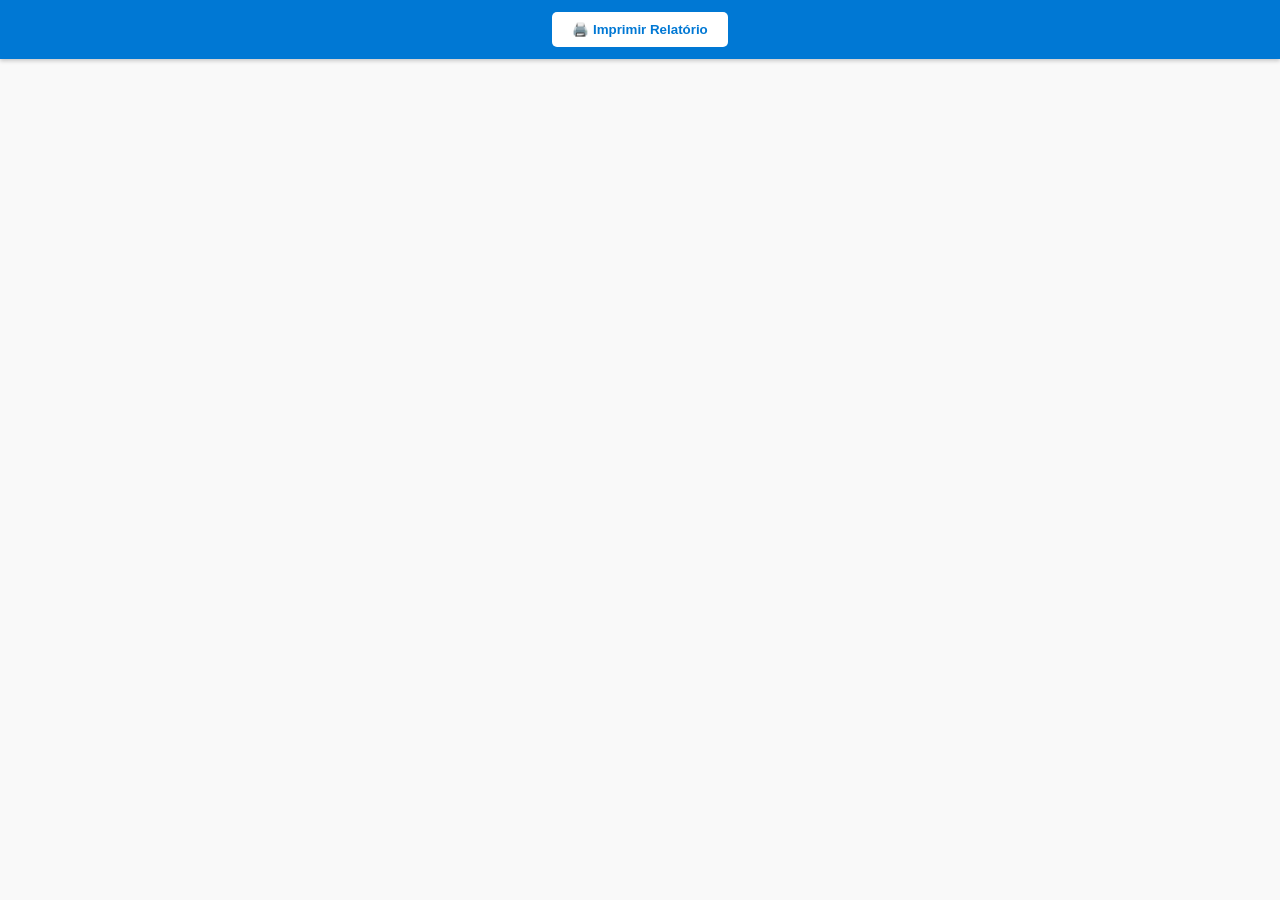
==== relatorio-powerbi/index.html @ 3bf62802 "Add files via upload" ====
<!DOCTYPE html>
<html lang="pt-BR">
<head>
  <meta charset="UTF-8" />
  <meta name="viewport" content="width=device-width, initial-scale=1.0" />
  <title>Relatório Power BI</title>
  <link rel="stylesheet" href="style.css" />
</head>
<body>
  <header id="toolbar">
    <button id="printButton">🖨️ Imprimir Relatório</button>
  </header>

  <main>
    <iframe
      id="report"
      src="https://app.powerbi.com/reportEmbed?reportId=2ad5c0a3-eace-414d-9da0-3676a8356362&autoAuth=true"
      allowfullscreen="true"
    ></iframe>
  </main>

  <script src="script.js"></script>
</body>
</html>
---- relatorio-powerbi/style.css ----
html, body {
  margin: 0;
  padding: 0;
  height: 100%;
  overflow: hidden;
  background-color: #f9f9f9;
  font-family: Arial, sans-serif;
}

#toolbar {
  background-color: #0078d4;
  color: white;
  text-align: center;
  padding: 12px;
  box-shadow: 0 2px 4px rgba(0,0,0,0.2);
}

#toolbar button {
  background-color: white;
  color: #0078d4;
  font-weight: bold;
  border: none;
  border-radius: 5px;
  padding: 10px 20px;
  cursor: pointer;
  transition: background 0.2s ease;
}

#toolbar button:hover {
  background-color: #f2f2f2;
}

#report {
  width: 100%;
  height: calc(100% - 52px);
  border: none;
}
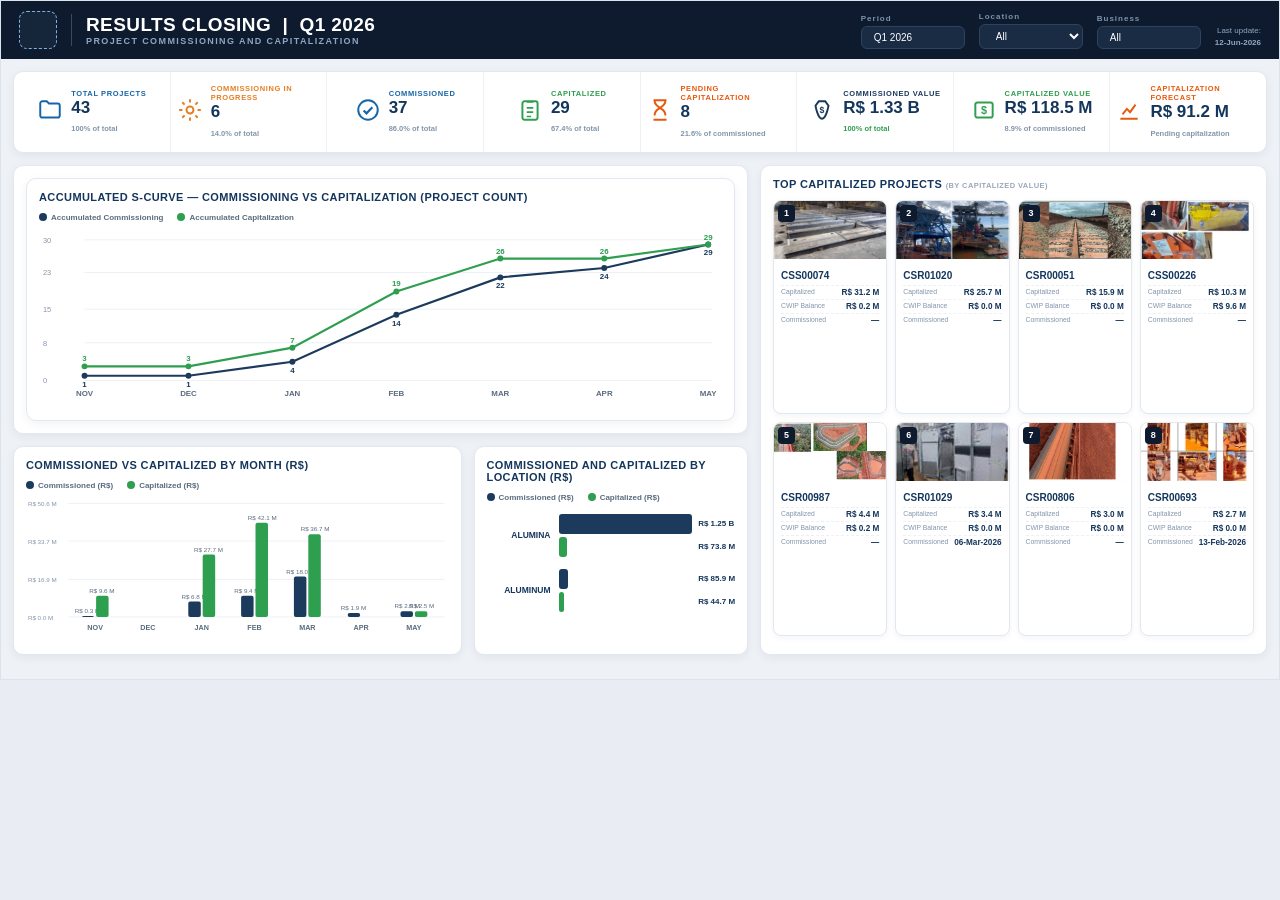
==== commit 79ef1157: "Update index.html" ====
--- a/relatorio-powerbi/index.html
+++ b/relatorio-powerbi/index.html
@@ -1,24 +1,173 @@
 <!DOCTYPE html>
-<html lang="pt-BR">
-<head>
-  <meta charset="UTF-8" />
-  <meta name="viewport" content="width=device-width, initial-scale=1.0" />
-  <title>Relatório Power BI</title>
-  <link rel="stylesheet" href="style.css" />
-</head>
-<body>
-  <header id="toolbar">
-    <button id="printButton">🖨️ Imprimir Relatório</button>
-  </header>
 
-  <main>
-    <iframe
-      id="report"
-      src="https://app.powerbi.com/reportEmbed?reportId=2ad5c0a3-eace-414d-9da0-3676a8356362&autoAuth=true"
-      allowfullscreen="true"
-    ></iframe>
-  </main>
-
-  <script src="script.js"></script>
-</body>
-</html>+<!-- saved from url=(0100)file:///C:/Users/v-correaj/Downloads/Dashboard_Comissionamento_Q1%20(4)/06_Preview_Dashboard_Q1.html -->
+<html><head><meta content="text/html; charset=utf-8" http-equiv="Content-Type"/><title>Dashboard Q1 2026 — Project Commissioning and Capitalization</title>
+<style>
+*{margin:0;padding:0;box-sizing:border-box;font-family:'Segoe UI',Arial,sans-serif}
+body{background:#E9EDF3;padding:0}
+.wrap{max-width:1366px;margin:0 auto;background:#EEF1F6;border:1px solid #DCE3EC}
+.hd{background:#0E1B2E;color:#fff;display:flex;align-items:center;padding:10px 18px;gap:14px}
+.lg{width:38px;height:38px;border:1.5px dashed #7FB3E0;border-radius:8px;background:#16263A}
+.hsep{width:1px;height:32px;background:rgba(255,255,255,.2)}
+.hd h1{font-size:19px;letter-spacing:.4px}
+.hd p{font-size:9px;letter-spacing:1.4px;color:#8FA6C0;font-weight:600}
+.hsl{margin-left:auto;display:flex;gap:14px;align-items:flex-end}
+.sl span{display:block;font-size:8px;letter-spacing:1px;color:#7E93AB;font-weight:700;margin-bottom:3px}
+.sl div{background:#1A2C44;border:1px solid #2E4360;border-radius:6px;padding:5px 12px;font-size:10px;min-width:104px}
+.upd{font-size:8px;color:#8FA6C0;text-align:right;line-height:1.5}
+.pad{padding:12px}
+.kpis{display:flex;background:#fff;border:1px solid #E2E8F0;border-radius:10px;box-shadow:0 3px 10px rgba(26,46,77,.06);margin-bottom:12px}
+.kpi{flex:1;display:flex;gap:8px;align-items:center;justify-content:center;padding:12px 6px;border-right:1px solid #EDF1F6}
+.kpi:last-child{border-right:none}
+.ic{width:26px;height:26px}.ic2{width:22px;height:22px}
+.kl{display:block;font-size:7.5px;font-weight:800;letter-spacing:.6px}
+.kpi b{display:block;font-size:17px;color:#14365C;line-height:1.15;white-space:nowrap}
+.kpi i{font-style:normal;font-size:7.5px;font-weight:600}
+.row{display:flex;gap:12px;margin-bottom:12px}
+.sec{background:#fff;border:1px solid #E2E8F0;border-radius:10px;padding:12px;box-shadow:0 3px 10px rgba(26,46,77,.06)}
+.sec h3{font-size:11px;letter-spacing:.4px;color:#14365C;margin-bottom:10px;text-transform:uppercase;font-weight:800}
+.sec h3 small{font-size:7.5px;color:#9AA8B8;font-weight:700}
+.colL{flex:1.45;display:flex;flex-direction:column;gap:12px}
+.colR{flex:1}
+.fluxo{display:flex;align-items:stretch}
+.fcol{flex:1;text-align:center;display:flex;flex-direction:column;justify-content:center}
+.flbl{font-size:8px;font-weight:800;letter-spacing:.5px;margin-bottom:5px}
+.fbox{border-radius:10px;color:#fff;padding:13px 4px}
+.fbox b{font-size:21px;display:block}
+.fbox u{text-decoration:none;font-size:9.5px;font-weight:700}
+.fpc{font-size:8.5px;color:#5A6B7E;font-weight:700;margin-top:5px}
+.fgap{width:26px;align-self:center;height:3px;background:linear-gradient(90deg,#C7D3E0,#E2E8F0);margin-top:14px}
+.brace{text-align:center;font-size:9px;color:#14365C;font-weight:800;margin-top:8px;border-top:2px solid #C7D3E0;padding-top:4px;width:60%;margin-left:auto;margin-right:auto}
+.grid{display:grid;grid-template-columns:repeat(5,1fr);gap:8px}
+.card{background:#fff;border:1px solid #E2E8F0;border-radius:8px;overflow:hidden;position:relative;box-shadow:0 2px 6px rgba(26,46,77,.05)}
+.card img{width:100%;height:58px;object-fit:cover;display:block;background:#EDF1F6}
+.noimg{width:100%;height:58px;background:#EDF1F6;color:#9AA8B8;font-size:9px;display:flex;align-items:center;justify-content:center}
+.rk{position:absolute;top:4px;left:4px;background:#0E1B2E;color:#fff;font-size:9px;font-weight:800;width:17px;height:17px;border-radius:4px;display:flex;align-items:center;justify-content:center}
+.cb{padding:6px 7px}
+.cb b{font-size:10px;color:#14365C}
+.rw{display:flex;justify-content:space-between;border-top:1px dashed #EDF1F6;padding-top:2px;margin-top:2px}
+.rw i{font-style:normal;font-size:6.8px;color:#8295AB}
+.rw s{text-decoration:none;font-size:8.2px;font-weight:700;color:#14365C}
+.leg{display:flex;gap:14px;font-size:8px;color:#5A6B7E;font-weight:700;margin-bottom:4px}
+.leg em{font-style:normal;display:flex;align-items:center;gap:4px}
+.dot{width:8px;height:8px;border-radius:50%}
+.pipe{display:flex;align-items:center;gap:6px;justify-content:center;padding:6px 0}
+.pbx{border-radius:8px;color:#fff;text-align:center;padding:11px 2px}
+.pbx b{display:block;font-size:17px}
+.pbx u{text-decoration:none;font-size:8px;font-weight:700}
+.parr{color:#B6C2D0;font-weight:800}
+.plbl{text-align:center;font-size:7px;font-weight:800;letter-spacing:.4px;margin-bottom:3px}
+.lrow{display:flex;align-items:center;gap:8px;margin:12px 0}
+.lname{width:64px;font-size:8.5px;font-weight:800;color:#14365C;text-align:right}
+.lbars{flex:1;display:grid;grid-template-columns:1fr auto;gap:3px 6px;align-items:center}
+.lbar{height:13px;border-radius:3px}
+.lbars em{font-style:normal;font-size:8px;font-weight:700;color:#14365C}
+.rrow{display:flex;align-items:center;gap:6px;margin:4px 0}
+.rname{width:64px;font-size:7.8px;font-weight:700;color:#14365C}
+.rbarw{flex:1;background:#EDF1F6;border-radius:3px;height:9px}
+.rbar{height:9px;border-radius:3px;background:#1B3A5C}
+.rval{width:56px;font-size:7.6px;font-weight:700;color:#14365C;text-align:right}
+.rpc{width:36px;font-size:7.6px;font-weight:800;color:#2E9E4F;text-align:right}
+.foot{display:flex;background:#fff;border:1px solid #E2E8F0;border-radius:10px;box-shadow:0 3px 10px rgba(26,46,77,.06);align-items:center}
+.fk{flex:1;text-align:center;padding:13px 6px;border-right:1px solid #EDF1F6;color:#14365C}
+.fk:last-child{border-right:none}
+.fk b{display:block;font-size:19px;margin-top:3px}
+.fk span{font-size:7.5px;letter-spacing:.6px;color:#5A6B7E;font-weight:800}
+.fk .ic2{color:#14365C}
+.ftitle{flex:.7;font-size:11px;font-weight:800;color:#14365C;text-align:center}
+.fnote{flex:.55;font-size:7.5px;color:#8295AB;text-align:left;line-height:1.7;padding-left:8px}
+</style></head><body><div class="wrap">
+<div class="hd"><div class="lg"></div><div class="hsep"></div>
+<div><h1>RESULTS CLOSING  |  Q1 2026</h1><p>PROJECT COMMISSIONING AND CAPITALIZATION</p></div>
+<div class="hsl">
+<div class="sl"><span>Period</span><div>Q1 2026</div></div>
+<div class="sl"><span>Location</span><select id="locFilter" style="background:#1A2C44;border:1px solid #2E4360;border-radius:6px;padding:5px 12px;font-size:10px;min-width:104px;color:#fff;font-family:inherit;cursor:pointer"><option value="all">All</option><option value="alumina">Alumina</option><option value="aluminum">Aluminum</option></select></div>
+<div class="sl"><span>Business</span><div>All</div></div>
+<div class="upd">Last update:<br/><b>12-Jun-2026</b></div>
+</div></div>
+<div class="pad">
+<div class="kpis"><div class="kpi"><span class="ki" style="color:#1565A8"><svg class="ic" viewbox="0 0 24 24"><path d="M3 6a2 2 0 012-2h4l2 2h8a2 2 0 012 2v9a2 2 0 01-2 2H5a2 2 0 01-2-2z" fill="none" stroke="currentColor" stroke-width="1.8"></path></svg></span><div><span class="kl" style="color:#1565A8">TOTAL PROJECTS</span><b>43</b><i style="color:#8295AB">100% of total</i></div></div><div class="kpi"><span class="ki" style="color:#E67E22"><svg class="ic" viewbox="0 0 24 24"><circle cx="12" cy="12" fill="none" r="3.2" stroke="currentColor" stroke-width="1.8"></circle><path d="M12 2v3M12 19v3M2 12h3M19 12h3M4.9 4.9l2.1 2.1M17 17l2.1 2.1M19.1 4.9L17 7M7 17l-2.1 2.1" stroke="currentColor" stroke-width="1.8"></path></svg></span><div><span class="kl" style="color:#E67E22">COMMISSIONING IN PROGRESS</span><b>6</b><i style="color:#8295AB">14.0% of total</i></div></div><div class="kpi"><span class="ki" style="color:#1565A8"><svg class="ic" viewbox="0 0 24 24"><circle cx="12" cy="12" fill="none" r="9" stroke="currentColor" stroke-width="1.8"></circle><path d="M8 12.5l2.6 2.6L16 9.5" fill="none" stroke="currentColor" stroke-width="2"></path></svg></span><div><span class="kl" style="color:#1565A8">COMMISSIONED</span><b>37</b><i style="color:#8295AB">86.0% of total</i></div></div><div class="kpi"><span class="ki" style="color:#2E9E4F"><svg class="ic" viewbox="0 0 24 24"><rect fill="none" height="17" rx="2" stroke="currentColor" stroke-width="1.8" width="14" x="5" y="4"></rect><path d="M9 4.5h6M9 10h6M9 14h6M9 18h4" stroke="currentColor" stroke-width="1.6"></path></svg></span><div><span class="kl" style="color:#2E9E4F">CAPITALIZED</span><b>29</b><i style="color:#8295AB">67.4% of total</i></div></div><div class="kpi"><span class="ki" style="color:#E8590C"><svg class="ic" viewbox="0 0 24 24"><path d="M6 3h12M6 21h12M7 3c0 5 4 6 5 7-1 1-5 2-5 7M17 3c0 5-4 6-5 7 1 1 5 2 5 7" fill="none" stroke="currentColor" stroke-width="1.8"></path></svg></span><div><span class="kl" style="color:#E8590C">PENDING CAPITALIZATION</span><b>8</b><i style="color:#8295AB">21.6% of commissioned</i></div></div><div class="kpi"><span class="ki" style="color:#1B3A5C"><svg class="ic" viewbox="0 0 24 24"><path d="M9 4h6l3 4c0 0-2 12-6 12s-6-12-6-12z" fill="none" stroke="currentColor" stroke-width="1.8"></path><text fill="currentColor" font-size="8" font-weight="bold" text-anchor="middle" x="12" y="15">$</text></svg></span><div><span class="kl" style="color:#1B3A5C">COMMISSIONED VALUE</span><b id="kpiCom">R$ 1.33 B</b><i style="color:#2E9E4F">100% of total</i></div></div><div class="kpi"><span class="ki" style="color:#2E9E4F"><svg class="ic" viewbox="0 0 24 24"><rect fill="none" height="14" rx="2" stroke="currentColor" stroke-width="1.8" width="16" x="4" y="5"></rect><text fill="currentColor" font-size="10" font-weight="bold" text-anchor="middle" x="12" y="16">$</text></svg></span><div><span class="kl" style="color:#2E9E4F">CAPITALIZED VALUE</span><b id="kpiCap">R$ 118.5 M</b><i style="color:#8295AB" id="kpiCapPct">8.9% of commissioned</i></div></div><div class="kpi"><span class="ki" style="color:#E8590C"><svg class="ic" viewbox="0 0 24 24"><path d="M4 20h16M6 16l4-5 3 3 5-7" fill="none" stroke="currentColor" stroke-width="1.8"></path></svg></span><div><span class="kl" style="color:#E8590C">CAPITALIZATION FORECAST</span><b>R$ 91.2 M</b><i style="color:#8295AB">Pending capitalization</i></div></div></div>
+<div class="row" style="align-items:stretch"><div style="flex:1.45;display:flex;flex-direction:column;gap:12px"><div class="sec" style="flex:1.45">
+<div class="sec" style="flex:1.45"><h3>Accumulated S-Curve — Commissioning vs Capitalization (Project Count)</h3>
+<div class="leg"><em><span class="dot" style="background:#1B3A5C"></span>Accumulated Commissioning</em><em><span class="dot" style="background:#2E9E4F"></span>Accumulated Capitalization</em></div>
+<svg style="width:100%" viewbox="0 0 690 180"><line stroke="#EDF1F6" x1="46" x2="680" y1="156" y2="156"></line><text fill="#8295AB" font-size="7.5" x="4" y="159">0</text><line stroke="#EDF1F6" x1="46" x2="680" y1="118" y2="118"></line><text fill="#8295AB" font-size="7.5" x="4" y="121">8</text><line stroke="#EDF1F6" x1="46" x2="680" y1="84" y2="84"></line><text fill="#8295AB" font-size="7.5" x="4" y="87">15</text><line stroke="#EDF1F6" x1="46" x2="680" y1="47" y2="47"></line><text fill="#8295AB" font-size="7.5" x="4" y="50">23</text><line stroke="#EDF1F6" x1="46" x2="680" y1="14" y2="14"></line><text fill="#8295AB" font-size="7.5" x="4" y="17">30</text><polyline fill="none" points="46,151.3 151,151.3 256,137.1 361,89.7 466,51.9 571,42.4 676,18.7" stroke="#1B3A5C" stroke-width="2.2"></polyline><polyline fill="none" points="46,141.8 151,141.8 256,122.9 361,66.1 466,32.9 571,32.9 676,18.7" stroke="#2E9E4F" stroke-width="2.2"></polyline><circle cx="46" cy="151.3" fill="#1B3A5C" r="3"></circle><text fill="#1B3A5C" font-size="8" font-weight="700" text-anchor="middle" x="46" y="162.3">1</text><circle cx="151" cy="151.3" fill="#1B3A5C" r="3"></circle><text fill="#1B3A5C" font-size="8" font-weight="700" text-anchor="middle" x="151" y="162.3">1</text><circle cx="256" cy="137.1" fill="#1B3A5C" r="3"></circle><text fill="#1B3A5C" font-size="8" font-weight="700" text-anchor="middle" x="256" y="148.1">4</text><circle cx="361" cy="89.7" fill="#1B3A5C" r="3"></circle><text fill="#1B3A5C" font-size="8" font-weight="700" text-anchor="middle" x="361" y="100.7">14</text><circle cx="466" cy="51.9" fill="#1B3A5C" r="3"></circle><text fill="#1B3A5C" font-size="8" font-weight="700" text-anchor="middle" x="466" y="62.9">22</text><circle cx="571" cy="42.4" fill="#1B3A5C" r="3"></circle><text fill="#1B3A5C" font-size="8" font-weight="700" text-anchor="middle" x="571" y="53.4">24</text><circle cx="676" cy="18.7" fill="#1B3A5C" r="3"></circle><text fill="#1B3A5C" font-size="8" font-weight="700" text-anchor="middle" x="676" y="29.7">29</text><circle cx="46" cy="141.8" fill="#2E9E4F" r="3"></circle><text fill="#2E9E4F" font-size="8" font-weight="700" text-anchor="middle" x="46" y="136.8">3</text><circle cx="151" cy="141.8" fill="#2E9E4F" r="3"></circle><text fill="#2E9E4F" font-size="8" font-weight="700" text-anchor="middle" x="151" y="136.8">3</text><circle cx="256" cy="122.9" fill="#2E9E4F" r="3"></circle><text fill="#2E9E4F" font-size="8" font-weight="700" text-anchor="middle" x="256" y="117.9">7</text><circle cx="361" cy="66.1" fill="#2E9E4F" r="3"></circle><text fill="#2E9E4F" font-size="8" font-weight="700" text-anchor="middle" x="361" y="61.099999999999994">19</text><circle cx="466" cy="32.9" fill="#2E9E4F" r="3"></circle><text fill="#2E9E4F" font-size="8" font-weight="700" text-anchor="middle" x="466" y="27.9">26</text><circle cx="571" cy="32.9" fill="#2E9E4F" r="3"></circle><text fill="#2E9E4F" font-size="8" font-weight="700" text-anchor="middle" x="571" y="27.9">26</text><circle cx="676" cy="18.7" fill="#2E9E4F" r="3"></circle><text fill="#2E9E4F" font-size="8" font-weight="700" text-anchor="middle" x="676" y="13.7">29</text><text fill="#5A6B7E" font-size="8" font-weight="700" text-anchor="middle" x="46" y="172">NOV</text><text fill="#5A6B7E" font-size="8" font-weight="700" text-anchor="middle" x="151" y="172">DEC</text><text fill="#5A6B7E" font-size="8" font-weight="700" text-anchor="middle" x="256" y="172">JAN</text><text fill="#5A6B7E" font-size="8" font-weight="700" text-anchor="middle" x="361" y="172">FEB</text><text fill="#5A6B7E" font-size="8" font-weight="700" text-anchor="middle" x="466" y="172">MAR</text><text fill="#5A6B7E" font-size="8" font-weight="700" text-anchor="middle" x="571" y="172">APR</text><text fill="#5A6B7E" font-size="8" font-weight="700" text-anchor="middle" x="676" y="172">MAY</text></svg>
+</div></div><div style="display:flex;gap:12px"><div class="sec" style="flex:1.7"><h3>Commissioned vs Capitalized by Month (R$)</h3>
+<div class="leg"><em><span class="dot" style="background:#1B3A5C"></span>Commissioned (R$)</em><em><span class="dot" style="background:#2E9E4F"></span>Capitalized (R$)</em></div>
+<svg style="width:100%;height:auto" viewbox="0 0 440 150"><line stroke="#EDF1F6" x1="44" x2="436" y1="128" y2="128"></line><text fill="#8295AB" font-size="6.5" x="2" y="131">R$ 0.0 M</text><line stroke="#EDF1F6" x1="44" x2="436" y1="89" y2="89"></line><text fill="#8295AB" font-size="6.5" x="2" y="92">R$ 16.9 M</text><line stroke="#EDF1F6" x1="44" x2="436" y1="49" y2="49"></line><text fill="#8295AB" font-size="6.5" x="2" y="52">R$ 33.7 M</text><line stroke="#EDF1F6" x1="44" x2="436" y1="10" y2="10"></line><text fill="#8295AB" font-size="6.5" x="2" y="13">R$ 50.6 M</text><rect fill="#1B3A5C" height="1" rx="2" width="13" x="58" y="127"></rect><text fill="#5A6B7E" font-size="6.5" text-anchor="middle" x="64" y="124">R$ 0.3 M</text><rect fill="#2E9E4F" height="22" rx="2" width="13" x="73" y="106"></rect><text fill="#5A6B7E" font-size="6.5" text-anchor="middle" x="79" y="103">R$ 9.6 M</text><rect fill="#1B3A5C" height="0" rx="2" width="13" x="113" y="128"></rect><rect fill="#2E9E4F" height="0" rx="2" width="13" x="128" y="128"></rect><rect fill="#1B3A5C" height="16" rx="2" width="13" x="169" y="112"></rect><text fill="#5A6B7E" font-size="6.5" text-anchor="middle" x="175" y="109">R$ 6.8 M</text><rect fill="#2E9E4F" height="65" rx="2" width="13" x="184" y="63"></rect><text fill="#5A6B7E" font-size="6.5" text-anchor="middle" x="190" y="60">R$ 27.7 M</text><rect fill="#1B3A5C" height="22" rx="2" width="13" x="224" y="106"></rect><text fill="#5A6B7E" font-size="6.5" text-anchor="middle" x="230" y="103">R$ 9.4 M</text><rect fill="#2E9E4F" height="98" rx="2" width="13" x="239" y="30"></rect><text fill="#5A6B7E" font-size="6.5" text-anchor="middle" x="246" y="27">R$ 42.1 M</text><rect fill="#1B3A5C" height="42" rx="2" width="13" x="279" y="86"></rect><text fill="#5A6B7E" font-size="6.5" text-anchor="middle" x="286" y="83">R$ 18.0 M</text><rect fill="#2E9E4F" height="86" rx="2" width="13" x="294" y="42"></rect><text fill="#5A6B7E" font-size="6.5" text-anchor="middle" x="301" y="39">R$ 36.7 M</text><rect fill="#1B3A5C" height="4" rx="2" width="13" x="335" y="124"></rect><text fill="#5A6B7E" font-size="6.5" text-anchor="middle" x="341" y="121">R$ 1.9 M</text><rect fill="#2E9E4F" height="0" rx="2" width="13" x="350" y="128"></rect><rect fill="#1B3A5C" height="6" rx="2" width="13" x="390" y="122"></rect><text fill="#5A6B7E" font-size="6.5" text-anchor="middle" x="397" y="119">R$ 2.5 M</text><rect fill="#2E9E4F" height="6" rx="2" width="13" x="405" y="122"></rect><text fill="#5A6B7E" font-size="6.5" text-anchor="middle" x="412" y="119">R$ 2.5 M</text><text fill="#5A6B7E" font-size="7.5" font-weight="700" text-anchor="middle" x="72" y="142">NOV</text><text fill="#5A6B7E" font-size="7.5" font-weight="700" text-anchor="middle" x="127" y="142">DEC</text><text fill="#5A6B7E" font-size="7.5" font-weight="700" text-anchor="middle" x="183" y="142">JAN</text><text fill="#5A6B7E" font-size="7.5" font-weight="700" text-anchor="middle" x="238" y="142">FEB</text><text fill="#5A6B7E" font-size="7.5" font-weight="700" text-anchor="middle" x="293" y="142">MAR</text><text fill="#5A6B7E" font-size="7.5" font-weight="700" text-anchor="middle" x="349" y="142">APR</text><text fill="#5A6B7E" font-size="7.5" font-weight="700" text-anchor="middle" x="404" y="142">MAY</text></svg>
+</div><div class="sec" style="flex:1"><h3>Commissioned and Capitalized by Location (R$)</h3>
+<div class="leg"><em><span class="dot" style="background:#1B3A5C"></span>Commissioned (R$)</em><em><span class="dot" style="background:#2E9E4F"></span>Capitalized (R$)</em></div>
+<div class="lrow"><span class="lname">ALUMINA</span>
+<div class="lbars">
+<div class="lbar" style="width:100%;height:20px;background:#1B3A5C"></div><em>R$ 1.25 B</em>
+<div class="lbar" style="width:6%;height:20px;background:#2E9E4F"></div><em>R$ 73.8 M</em>
+</div></div><div class="lrow"><span class="lname">ALUMINUM</span>
+<div class="lbars">
+<div class="lbar" style="width:7%;height:20px;background:#1B3A5C"></div><em>R$ 85.9 M</em>
+<div class="lbar" style="width:4%;height:20px;background:#2E9E4F"></div><em>R$ 44.7 M</em>
+</div></div>
+</div></div></div><div style="flex:1;display:flex;flex-direction:column;gap:12px"><div class="sec" style="flex:1;display:flex;flex-direction:column"><h3>Top Capitalized Projects <small>(BY CAPITALIZED VALUE)</small></h3>
+<div class="grid" style="grid-template-columns:repeat(4,1fr);grid-auto-rows:1fr;height:calc(100% - 28px)"><div class="card"><img src="[data-uri]"/><div class="rk">1</div><div class="cb"><b>CSS00074</b>
+<div class="rw"><i>Capitalized</i><s>R$ 31.2 M</s></div>
+<div class="rw"><i>CWIP Balance</i><s>R$ 0.2 M</s></div>
+<div class="rw"><i>Commissioned</i><s>—</s></div></div></div><div class="card"><img src="[data-uri]"/><div class="rk">2</div><div class="cb"><b>CSR01020</b>
+<div class="rw"><i>Capitalized</i><s>R$ 25.7 M</s></div>
+<div class="rw"><i>CWIP Balance</i><s>R$ 0.0 M</s></div>
+<div class="rw"><i>Commissioned</i><s>—</s></div></div></div><div class="card"><img src="[data-uri]"/><div class="rk">3</div><div class="cb"><b>CSR00051</b>
+<div class="rw"><i>Capitalized</i><s>R$ 15.9 M</s></div>
+<div class="rw"><i>CWIP Balance</i><s>R$ 0.0 M</s></div>
+<div class="rw"><i>Commissioned</i><s>—</s></div></div></div><div class="card"><img src="[data-uri]"/><div class="rk">4</div><div class="cb"><b>CSS00226</b>
+<div class="rw"><i>Capitalized</i><s>R$ 10.3 M</s></div>
+<div class="rw"><i>CWIP Balance</i><s>R$ 9.6 M</s></div>
+<div class="rw"><i>Commissioned</i><s>—</s></div></div></div><div class="card"><img src="[data-uri]"/><div class="rk">5</div><div class="cb"><b>CSR00987</b>
+<div class="rw"><i>Capitalized</i><s>R$ 4.4 M</s></div>
+<div class="rw"><i>CWIP Balance</i><s>R$ 0.2 M</s></div>
+<div class="rw"><i>Commissioned</i><s>—</s></div></div></div><div class="card"><img src="[data-uri]"/><div class="rk">6</div><div class="cb"><b>CSR01029</b>
+<div class="rw"><i>Capitalized</i><s>R$ 3.4 M</s></div>
+<div class="rw"><i>CWIP Balance</i><s>R$ 0.0 M</s></div>
+<div class="rw"><i>Commissioned</i><s>06-Mar-2026</s></div></div></div><div class="card"><img src="[data-uri]"/><div class="rk">7</div><div class="cb"><b>CSR00806</b>
+<div class="rw"><i>Capitalized</i><s>R$ 3.0 M</s></div>
+<div class="rw"><i>CWIP Balance</i><s>R$ 0.0 M</s></div>
+<div class="rw"><i>Commissioned</i><s>—</s></div></div></div><div class="card"><img src="[data-uri]